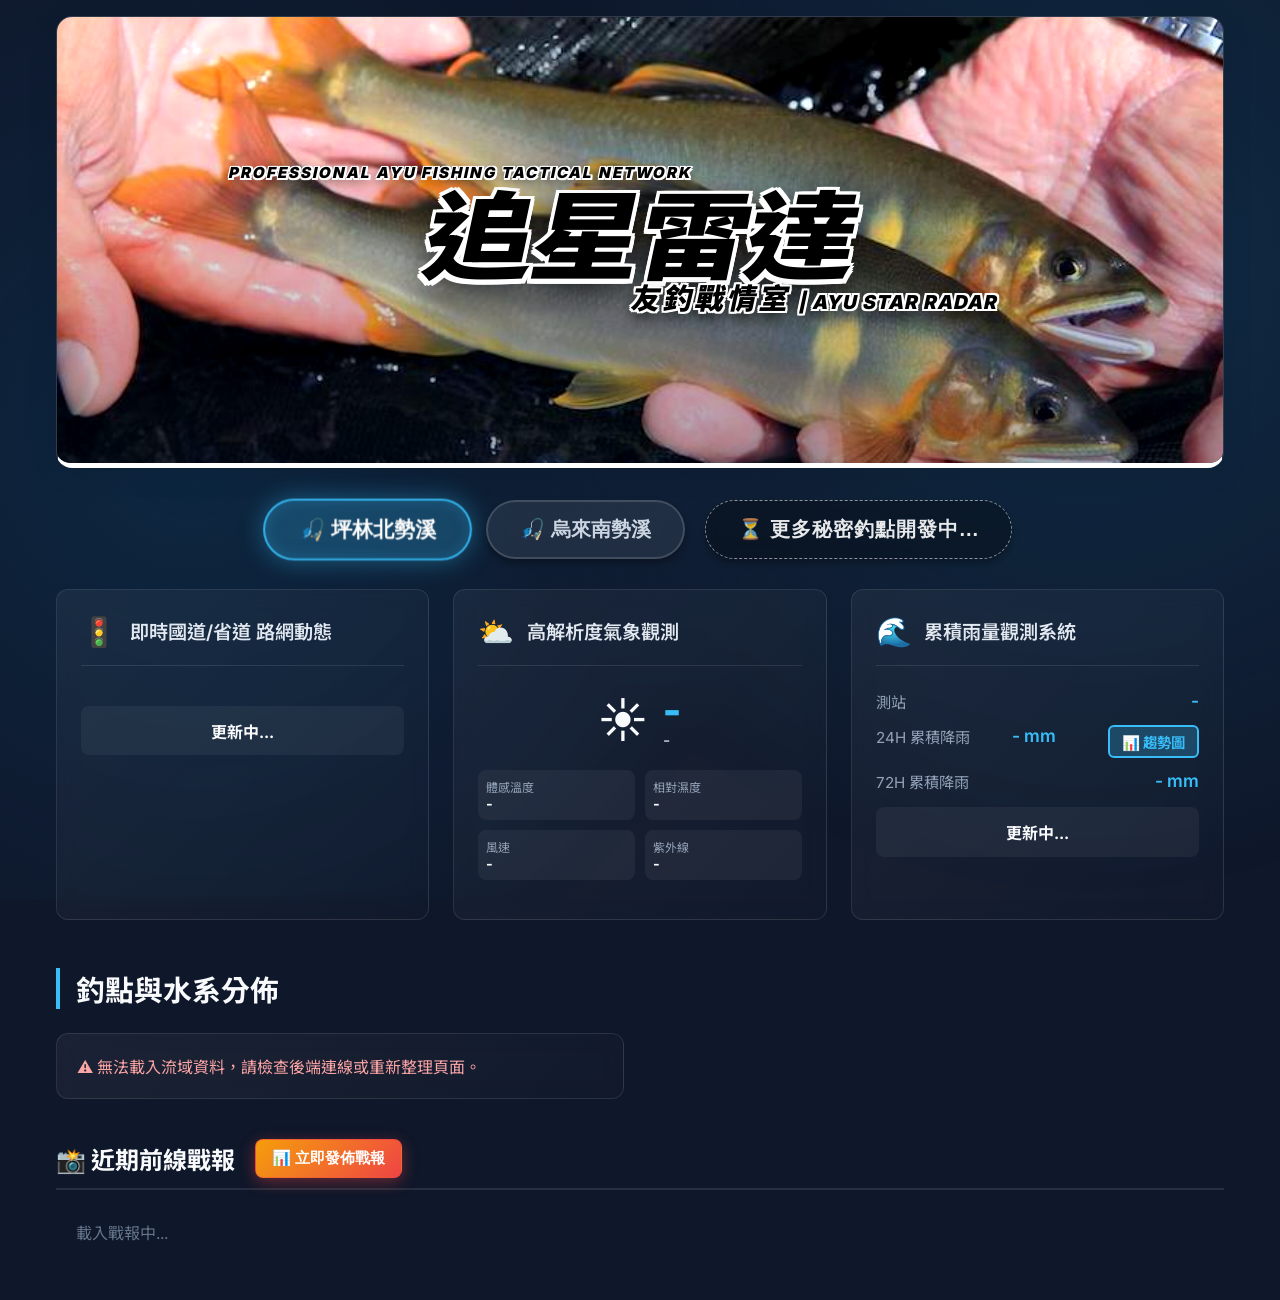
==== frontend/index.html @ 8ae23fdc "Update Water module to Rainfall Accumulation (24h/72h) and Tactical Camera Naming" ====
<!DOCTYPE html>
<html lang="zh-TW">
<head>
    <meta charset="UTF-8">
    <meta name="viewport" content="width=device-width, initial-scale=1.0">
    <title>追星雷達 | 友釣香魚實時戰情網</title>
    <link rel="stylesheet" href="style.css">
    <link href="https://fonts.googleapis.com/css2?family=Inter:wght@300;400;600;800&family=Noto+Sans+TC:wght@300;400;700&display=swap" rel="stylesheet">
    <script src="https://cdn.jsdelivr.net/npm/chart.js"></script>
</head>
<body>
    <div class="background-mesh"></div>
    
    <div class="container">
        <header class="glass-panel main-header" style="position: relative; overflow: hidden; border-bottom: 5px solid #fff;">
            <!-- Background Image Overlay -->
            <div class="header-bg"></div>
            
            <div class="sunline-logo-container">
                <div class="sunline-subtitle-top">PROFESSIONAL AYU FISHING TACTICAL NETWORK</div>
                <h1 class="sunline-title">追星雷達</h1>
                <div class="sunline-subtitle-bottom">友釣戰情室 <span style="font-size: 1.2rem; letter-spacing: 1px;">| AYU STAR RADAR</span></div>
            </div>
        </header>

        <!-- Basin Tabs Navigation -->
        <nav class="basin-tabs" style="flex-wrap: wrap; justify-content: center;">
            <button class="tab-btn active" id="tab-pinglin" onclick="switchBasin('pinglin')">🎣 坪林北勢溪</button>
            <button class="tab-btn" id="tab-wulai" onclick="switchBasin('wulai')">🎣 烏來南勢溪</button>
            <button class="tab-btn" disabled style="opacity: 0.9; background: rgba(0,0,0,0.3); border: 1px dashed rgba(255,255,255,0.6); color: #ffffff; cursor: not-allowed; pointer-events: none; letter-spacing: 1px;">⏳ 更多秘密釣點開發中...</button>
        </nav>

        <!-- 24H API Live Dashboard -->
        <section class="live-dashboard">
            <div class="glass-card api-card" id="card-traffic">
                <div class="card-header">
                    <span class="icon">🚦</span>
                    <h3>即時國道/省道 路網動態</h3>
                </div>
                <div class="card-body" id="traffic-container">
                    <!-- Javascript 將渲染兩條路線 -->
                    <div class="status-badge" id="t-status">更新中...</div>
                </div>
            </div>

            <div class="glass-card api-card" id="card-weather">
                <div class="card-header">
                    <span class="icon">⛅</span>
                    <h3>高解析度氣象觀測</h3>
                </div>
                <div class="card-body">
                    <div style="display:flex; justify-content:center; align-items:center; margin-bottom: 20px;">
                        <span style="font-size: 3rem; margin-right: 15px;" id="w-icon">☀️</span>
                        <div style="display:flex; flex-direction:column;">
                            <span id="w-temp" style="font-size: 2.5rem; font-weight: 800; color:#38bdf8; line-height:1;">-</span>
                            <span id="w-desc" style="font-size: 1rem; color:#e2e8f0;">-</span>
                        </div>
                    </div>
                    
                    <div id="weather-warning-container"></div>
                    
                    <div style="display: grid; grid-template-columns: 1fr 1fr; gap: 10px; margin-bottom: 15px; font-size: 0.9rem;">
                        <div style="background: rgba(255,255,255,0.05); padding: 8px; border-radius: 8px;">
                            <div style="color: #94a3b8; font-size: 0.75rem;">體感溫度</div>
                            <div id="w-feels" style="font-weight: bold;">-</div>
                        </div>
                        <div style="background: rgba(255,255,255,0.05); padding: 8px; border-radius: 8px;">
                            <div style="color: #94a3b8; font-size: 0.75rem;">相對濕度</div>
                            <div id="w-humidity" style="font-weight: bold;">-</div>
                        </div>
                        <div style="background: rgba(255,255,255,0.05); padding: 8px; border-radius: 8px;">
                            <div style="color: #94a3b8; font-size: 0.75rem;">風速</div>
                            <div id="w-wind" style="font-weight: bold;">-</div>
                        </div>
                        <div style="background: rgba(255,255,255,0.05); padding: 8px; border-radius: 8px;">
                            <div style="color: #94a3b8; font-size: 0.75rem;">紫外線</div>
                            <div id="w-uv" style="font-weight: bold;">-</div>
                        </div>
                    </div>
                    <div style="text-align:center; font-size: 0.75rem; color:#64748b;" id="w-update"></div>
                </div>
            </div>

            <div class="glass-card api-card" id="card-water">
                <div class="card-header">
                    <span class="icon">🌊</span>
                    <h3>累積雨量觀測系統</h3>
                </div>
                <div class="card-body">
                    <div class="metric"><span class="label">測站</span><span id="h-station" class="value highlight">-</span></div>
                    
                    <div class="metric">
                        <span class="label">24H 累積降雨</span>
                        <span id="h-rain-24h" class="value highlight">- mm</span>
                        <a id="h-trend-link" href="#" target="_blank" style="text-decoration: none; background: rgba(56, 189, 248, 0.25); border: 2px solid #38bdf8; color: #38bdf8; font-size: 0.9rem; padding: 4px 12px; border-radius: 6px; cursor: pointer; margin-left: 10px; font-weight: bold; transition: all 0.2s; white-space: nowrap; display: inline-block;">📊 趨勢圖</a>
                    </div>
                    <div class="metric"><span class="label">72H 累積降雨</span><span id="h-rain-72h" class="value highlight">- mm</span></div>
                    
                    <div class="status-badge" id="h-turbidity" style="margin-top: 15px;">更新中...</div>
                </div>
            </div>
        </section>

        <!-- River Sections & Fishing Spots -->
        <section class="river-sections">
            <h2>釣點與水系分佈</h2>
            <div id="river-list" class="river-grid">
                <!-- Javascript 將在此渲染分流釣點 -->
            </div>
        </section>
        <!-- Live Field Reports (戰報快訊) -->
        <div style="margin-top: 40px; border-bottom: 2px solid rgba(255,255,255,0.1); padding-bottom: 10px; display: flex; justify-content: flex-start; align-items: center; gap: 20px;">
            <h2 style="margin: 0;">📸 近期前線戰報</h2>
            <button class="inline-report-btn" onclick="window.openReportModal()">
                📊 立即發佈戰報
            </button>
        </div>
        <div class="reports-carousel" id="reports-container">
            <div style="color:#64748b; padding: 20px;">載入戰報中...</div>
        </div>
    </div>

    <!-- Report Modal -->
    <div id="report-modal" class="modal-overlay">
        <div class="modal-content glass-card">
            <span class="close-btn" onclick="window.closeReportModal()">&times;</span>
            <h2 style="margin-bottom: 20px;">📸 分享釣遊報告</h2>
            <form id="report-form" onsubmit="window.submitReport(event)">
                <div class="form-group">
                    <label>👤 分享者 (必填)</label>
                    <input type="text" id="report-author" placeholder="你的大名或暱稱" required style="width:100%; padding: 10px; background: #000; border: 1px solid rgba(255,255,255,0.2); color:#fff; border-radius: 8px;">
                </div>
                <div class="form-group">
                    <label>📍 發生釣點 (必填)</label>
                    <select id="report-spot" required style="width:100%; padding: 10px; background: #000; border: 1px solid rgba(255,255,255,0.2); color:#fff; border-radius: 8px;">
                        <option value="">載入釣點清單中...</option>
                    </select>
                </div>
                <div style="display:flex; gap:10px;">
                     <div class="form-group" style="flex:1;">
                        <label>🐟 釣獲總數</label>
                        <input type="text" id="report-count" placeholder="例: 20匹 (選填)" style="width:90%; background: #000; color: #fff; padding: 10px; border: 1px solid rgba(255,255,255,0.2); border-radius: 8px;">
                    </div>
                     <div class="form-group" style="flex:1;">
                        <label>📏 最大體長 (cm)</label>
                        <input type="text" id="report-size" placeholder="例: 24 (選填)" style="width:90%; background: #000; color: #fff; padding: 10px; border: 1px solid rgba(255,255,255,0.2); border-radius: 8px;">
                    </div>
                </div>
                <div class="form-group">
                    <label>🎣 關鍵裝備設定 (必填)</label>
                    <input type="text" id="report-rod" placeholder="釣竿 (例: Shimano 先掛 NJ 90)" required style="width:95%; background: #000; color: #fff; padding: 10px; border: 1px solid rgba(255,255,255,0.2); border-radius: 8px;">
                    <input type="text" id="report-line" placeholder="母/子線 (例: 0.05號 金屬線)" required style="width:95%; margin-top: 8px; background: #000; color: #fff; padding: 10px; border: 1px solid rgba(255,255,255,0.2); border-radius: 8px;">
                    <input type="text" id="report-hook" placeholder="釣鉤 (例: 7.5號 四本錨)" required style="width:95%; margin-top: 8px; background: #000; color: #fff; padding: 10px; border: 1px solid rgba(255,255,255,0.2); border-radius: 8px;">
                </div>
                <div class="form-group">
                    <label>📸 戰報照片 (必填，最多 5 張)</label>
                    <input type="file" id="report-photo" accept="image/*" multiple required style="width: 100%; padding: 10px; background: #000; border: 1px solid rgba(255,255,255,0.2); color: #fff; border-radius: 8px; margin-bottom: 5px;">
                    <small style="color: #94a3b8; font-size: 0.8rem;">(一次可選擇多張照片，上限 5 張)</small>
                </div>
                <div class="form-group">
                    <label>📝 釣場實況心得 (必填)</label>
                    <textarea id="report-content" rows="4" placeholder="分享水文地形變化或是今天的戰略分析..." required style="width:95%; padding: 10px; background: #000; border: 1px solid rgba(255,255,255,0.2); color:#fff; border-radius: 8px;"></textarea>
                </div>
                <div class="telemetry-box" style="background: rgba(56, 189, 248, 0.1); padding: 10px; border-radius: 8px; margin-bottom: 15px; font-size: 0.8rem; color: #7dd3fc; border: 1px solid rgba(56, 189, 248, 0.3);">
                    ⚡ 系統將自動抓取當前儀表板上的「水位、氣溫、濁度」綁定至您的戰報中，提供給釣友最科學的數值參考。
                </div>
                <button type="submit" class="submit-btn" style="width: 100%; padding: 12px; background: #38bdf8; color: #000; font-weight: bold; border-radius: 8px; border:none; cursor: pointer; font-size: 1rem;">送出等待站長審核</button>
            </form>
        </div>
    </div>

    <!-- Trend Modal -->
    <div id="trend-modal" class="modal-overlay">
        <div class="modal-content glass-card" style="max-width: 800px;">
            <span class="close-btn" onclick="window.closeTrendModal()">&times;</span>
            <h2 style="margin-bottom: 5px;">📈 水情 24h 戰術趨勢圖</h2>
            <p style="color: #94a3b8; font-size: 0.8rem; margin-bottom: 20px;">分析水位升降與雨量連動，判斷最佳進場時機</p>
            <div style="background: rgba(0,0,0,0.4); padding: 15px; border-radius: 12px; border: 1px solid rgba(255,255,255,0.1);">
                <canvas id="trendChart"></canvas>
            </div>
            <div style="margin-top: 15px; display:flex; gap: 20px; font-size: 0.8rem;">
                <div style="display:flex; align-items: center; gap: 5px;"><span style="width:12px; height:12px; background:#38bdf8; border-radius:2px;"></span> 水位 (m)</div>
                <div style="display:flex; align-items: center; gap: 5px;"><span style="width:12px; height:12px; background:#fbbf24; border-radius:2px;"></span> 累積雨量 (mm)</div>
            </div>
        </div>
    </div>
    <!-- Lightbox Modal -->
    <div id="lightbox-modal" class="modal-overlay" style="z-index: 3000;" onclick="window.closeLightbox(event)">
        <span class="close-btn" style="font-size: 2rem; top: 20px; right: 30px;" onclick="window.closeLightbox(event)">&times;</span>
        
        <button class="lightbox-btn" style="position: absolute; left: 10px; top: 50%; transform: translateY(-50%); background: rgba(0,0,0,0.5); border: none; color: white; font-size: 2rem; padding: 10px 15px; cursor: pointer; border-radius: 5px; z-index: 3010;" onclick="window.nextLightboxImage(event, -1)">❮</button>
        
        <img id="lightbox-img" src="" style="max-width: 90%; max-height: 85vh; border-radius: 8px; box-shadow: 0 10px 30px rgba(0,0,0,0.5); object-fit: contain;">
        
        <button class="lightbox-btn" style="position: absolute; right: 10px; top: 50%; transform: translateY(-50%); background: rgba(0,0,0,0.5); border: none; color: white; font-size: 2rem; padding: 10px 15px; cursor: pointer; border-radius: 5px; z-index: 3010;" onclick="window.nextLightboxImage(event, 1)">❯</button>
    </div>


    <script src="script.js?v=53da8d5"></script>
</body>
</html>
---- frontend/style.css ----
/* Base Reset & Variables */
:root {
    --bg-dark: #0f172a;
    --primary-color: #38bdf8;
    --accent-green: #22c55e;
    --accent-red: #ef4444;
    --accent-yellow: #eab308;
    --glass-bg: rgba(30, 41, 59, 0.7);
    --glass-border: rgba(255, 255, 255, 0.1);
    --text-primary: #f8fafc;
    --text-secondary: #94a3b8;
    --font-main: 'Inter', 'Noto Sans TC', sans-serif;
}

* {
    margin: 0;
    padding: 0;
    box-sizing: border-box;
}

body {
    font-family: var(--font-main);
    background-color: var(--bg-dark);
    color: var(--text-primary);
    min-height: 100vh;
    position: relative;
    overflow-x: hidden;
}

/* Dynamic Mesh Background */
.background-mesh {
    position: fixed;
    top: 0;
    left: 0;
    width: 100vw;
    height: 100vh;
    z-index: -1;
    background: radial-gradient(circle at 15% 50%, rgba(2, 132, 199, 0.15) 0%, transparent 50%),
                radial-gradient(circle at 85% 30%, rgba(14, 165, 233, 0.15) 0%, transparent 50%);
    animation: pulse 15s infinite alternate;
}

@keyframes pulse {
    0% { transform: scale(1); opacity: 0.8; }
    100% { transform: scale(1.1); opacity: 1; }
}

.container {
    max-width: 1200px; /* 改為最大寬度 */
    width: 100%;
    margin: 0 auto;
    padding: 1rem; /* 減少邊距 */
}

/* Glassmorphism Utilities */
.glass-panel {
    background: var(--glass-bg);
    backdrop-filter: blur(12px);
    -webkit-backdrop-filter: blur(12px);
    border: 1px solid var(--glass-border);
    border-radius: 16px;
    box-shadow: 0 4px 30px rgba(0, 0, 0, 0.1);
}

.glass-card {
    background: linear-gradient(135deg, rgba(255,255,255,0.05), rgba(255,255,255,0.01));
    backdrop-filter: blur(10px);
    border: 1px solid var(--glass-border);
    border-radius: 12px;
    transition: transform 0.3s ease, box-shadow 0.3s ease;
}

.glass-card:hover {
    transform: translateY(-5px);
    box-shadow: 0 10px 40px rgba(0, 0, 0, 0.2);
    border-color: rgba(255, 255, 255, 0.2);
}

/* Header */
.main-header {
    padding: 8.5rem 2rem; /* 預設桌面版高度 */
    text-align: center;
    margin-bottom: 2rem;
}

.header-bg {
    position: absolute;
    top: 0;
    left: 0;
    width: 100%;
    height: 100%;
    background: linear-gradient(rgba(15,23,42,0.0), rgba(15,23,42,0.4)), url('hero.jpg') center 75% / cover no-repeat;
    z-index: -1;
    filter: contrast(1.15) saturate(1.15) brightness(1.05);
}

/* Sunline Signature Logo Style */
.sunline-logo-container {
    display: flex;
    flex-direction: column;
    align-items: center;
    justify-content: center;
    transform: skewX(-12deg); /* 傾斜戰鬥感 */
    padding: 10px 20px;
}
.sunline-subtitle-top {
    color: #000;
    font-weight: 900;
    font-family: 'Inter', 'Arial Black', Impact, sans-serif;
    font-size: 0.95rem;
    letter-spacing: 2px;
    -webkit-text-stroke: 0; /* 徹底拔除向內描邊 */
    /* 利用精確的多重陰影向外繪製 1.5px 白色邊框，確保內部全黑 */
    text-shadow: 
        -1.5px -1.5px 0 #fff, 0 -1.5px 0 #fff, 1.5px -1.5px 0 #fff,
        -1.5px  0     0 #fff,                  1.5px  0     0 #fff,
        -1.5px  1.5px 0 #fff, 0  1.5px 0 #fff, 1.5px  1.5px 0 #fff,
        0 4px 10px rgba(0,0,0,0.7);
    margin-bottom: 5px; /* 移除重疊，與主標題保持安全距離 */
    z-index: 2;
    position: relative;
    align-self: flex-start;
    margin-left: 10%;
}
.sunline-title {
    color: #000;
    font-size: 6rem; /* 再稍微放大強調重裝視覺 */
    font-weight: 900;
    margin: 0;
    padding: 0;
    letter-spacing: -3px;
    line-height: 1.05;
    -webkit-text-stroke: 0; /* 徹底拔除向內描邊 */
    /* 製作 3px 的極厚實外白色貼紙裁切邊，並加上底部微立體厚度 */
    text-shadow: 
        -3px -3px 0 #fff,  0 -3px 0 #fff,  3px -3px 0 #fff,
        -3px  0    0 #fff,                 3px  0    0 #fff,
        -3px  3px  0 #fff, 0  3px 0 #fff,  3px  3px  0 #fff,
        -3px  5px  0 #fff, 0  5px 0 #fff,  3px  5px  0 #fff, 
        0 15px 35px rgba(0,0,0,0.9);
    transform: scaleX(1.15); 
    z-index: 1;
    position: relative;
}
.sunline-subtitle-bottom {
    color: #000;
    font-weight: 900;
    font-size: 1.8rem;
    letter-spacing: 3px;
    -webkit-text-stroke: 0;
    /* 2px 厚度外部包邊 */
    text-shadow: 
        -2px -2px 0 #fff, 0 -2px 0 #fff, 2px -2px 0 #fff,
        -2px  0    0 #fff,               2px  0    0 #fff,
        -2px  2px  0 #fff, 0  2px 0 #fff, 2px  2px  0 #fff,
        0 8px 15px rgba(0,0,0,0.8);
    margin-top: -12px; 
    z-index: 3;
    position: relative;
    align-self: flex-end;
    margin-right: 15%;
}

/* Live Dashboard Mesh Grid */
.live-dashboard {
    display: grid;
    grid-template-columns: repeat(3, 1fr); /* 強制三欄 */
    gap: 1.5rem;
    margin-bottom: 3rem;
}

.api-card {
    padding: 1.5rem;
    display: flex;
    flex-direction: column;
}

.card-header {
    display: flex;
    align-items: center;
    margin-bottom: 1.5rem;
    border-bottom: 1px solid var(--glass-border);
    padding-bottom: 1rem;
}

.card-header .icon {
    font-size: 1.8rem;
    margin-right: 0.8rem;
}

.card-header h3 {
    font-size: 1.2rem;
    font-weight: 600;
    color: #e2e8f0;
}

.metric {
    display: flex;
    justify-content: space-between;
    margin-bottom: 0.8rem;
    font-size: 0.95rem;
}

.metric .label {
    color: var(--text-secondary);
}

.metric .value {
    font-weight: 600;
}

.metric .highlight {
    color: var(--primary-color);
    font-size: 1.1rem;
}

.status-badge {
    margin-top: auto;
    padding: 0.8rem;
    border-radius: 8px;
    text-align: center;
    font-weight: 700;
    background: rgba(255, 255, 255, 0.05);
    margin-top: 1rem;
}

/* Custom Status Colors applied via JS */
.status-green { background: rgba(34, 197, 94, 0.15); color: var(--accent-green); border: 1px solid rgba(34, 197, 94, 0.3); }
.status-yellow { background: rgba(234, 179, 8, 0.15); color: var(--accent-yellow); border: 1px solid rgba(234, 179, 8, 0.3); }
.status-red { background: rgba(239, 68, 68, 0.15); color: var(--accent-red); border: 1px solid rgba(239, 68, 68, 0.3); }

/* River Sections */
.river-sections h2 {
    font-size: 1.8rem;
    margin-bottom: 1.5rem;
    border-left: 4px solid var(--primary-color);
    padding-left: 1rem;
}

.river-grid {
    display: grid;
    grid-template-columns: repeat(2, 1fr); /* 釣點清單維持兩欄 */
    gap: 2rem;
}

.river-card {
    padding: 2rem;
}

.river-card h3 {
    font-size: 1.5rem;
    margin-bottom: 0.5rem;
    display: flex;
    align-items: center;
    gap: 10px;
}

.river-type {
    font-size: 0.8rem;
    padding: 3px 8px;
    border-radius: 4px;
    background: var(--primary-color);
    color: #000;
    font-weight: bold;
}

.river-desc {
    color: var(--text-secondary);
    font-size: 0.95rem;
    line-height: 1.6;
    margin-bottom: 1.5rem;
}

.spots-list {
    list-style: none;
}

.spot-item {
    background: rgba(0, 0, 0, 0.2);
    padding: 1rem;
    border-radius: 8px;
    margin-bottom: 0.5rem;
    display: flex;
    flex-direction: column;
    border-left: 2px solid var(--glass-border);
    transition: border-color 0.2s;
}

.spot-item:hover {
    border-left-color: var(--primary-color);
    background: rgba(255, 255, 255, 0.03);
}

.spot-name {
    font-weight: 600;
    color: #e2e8f0;
    margin-bottom: 4px;
}

.spot-meta {
    font-size: 0.8rem;
    color: var(--text-secondary);
}

/* 移除原本的響應式換行設定 */
/*.river-grid { grid-template-columns: 1fr; }*/

.spot-desc-text {
    font-size: 0.85rem;
    color: #94a3b8;
    line-height: 1.4;
    margin: 6px 0;
    padding-left: 8px;
    border-left: 2px solid rgba(56, 189, 248, 0.3);
}

.badge {
    font-size: 0.75rem;
    padding: 3px 8px;
    border-radius: 12px;
    font-weight: bold;
    display: inline-block;
}

.decoy-badge {
    background: rgba(245, 158, 11, 0.2);
    color: #f59e0b;
    border: 1px solid rgba(245, 158, 11, 0.4);
}

/* Basin Tabs Navigation */
.basin-tabs {
    display: flex;
    justify-content: center;
    gap: 20px; /* 增加按鈕間距 */
    margin-top: 15px;
    margin-bottom: 30px;
    flex-wrap: wrap; /* 如果螢幕太小允許換行 */
}

.tab-btn {
    background: rgba(255, 255, 255, 0.08); /* 稍微調亮基礎背景 */
    border: 2px solid rgba(255, 255, 255, 0.15);
    color: #cbd5e1; /* 原本是較暗的 94a3b8，調亮一點 */
    padding: 14px 32px; /* 大幅增加左右與上下點擊範圍 */
    border-radius: 30px; /* 更圓潤的膠囊狀 */
    font-size: 1.25rem; /* 字體大幅放大 */
    font-weight: 700;
    cursor: pointer;
    transition: all 0.3s cubic-bezier(0.4, 0, 0.2, 1); /* 讓按鈕動態更Ｑ彈 */
    backdrop-filter: blur(10px);
    -webkit-backdrop-filter: blur(10px);
    box-shadow: 0 4px 6px rgba(0, 0, 0, 0.3); /* 增加立體陰影 */
}

.tab-btn:hover {
    background: rgba(255, 255, 255, 0.15);
    color: #fff;
    transform: translateY(-3px);
    box-shadow: 0 8px 12px rgba(0, 0, 0, 0.4);
}

.tab-btn.active {
    background: rgba(56, 189, 248, 0.25);
    border: 2px solid rgba(56, 189, 248, 0.9); /* 高亮邊框 */
    color: #ffffff; /* 變成純白 */
    font-weight: 800;
    box-shadow: 0 0 25px rgba(56, 189, 248, 0.4), inset 0 0 15px rgba(56, 189, 248, 0.2);
    transform: scale(1.05);
}

/* Inline Report Button */
.inline-report-btn {
    background: linear-gradient(135deg, #f59e0b, #ef4444);
    border: 1px solid rgba(239, 68, 68, 0.5);
    color: #fff;
    padding: 8px 16px;
    border-radius: 8px;
    font-size: 0.95rem;
    font-weight: bold;
    cursor: pointer;
    box-shadow: 0 4px 15px rgba(239, 68, 68, 0.4);
    transition: all 0.3s cubic-bezier(0.4, 0, 0.2, 1);
    display: flex;
    align-items: center;
    gap: 6px;
}
.inline-report-btn:hover {
    transform: translateY(-2px);
    box-shadow: 0 6px 20px rgba(239, 68, 68, 0.6);
    background: linear-gradient(135deg, #fcd34d, #f87171);
}

/* Modal Overlay */
.modal-overlay {
    display: none;
    position: fixed;
    top: 0; left: 0; right: 0; bottom: 0;
    background: rgba(0,0,0,0.7);
    backdrop-filter: blur(5px);
    z-index: 2000;
    justify-content: center;
    align-items: center;
}

.modal-content {
    background: rgba(15, 23, 42, 0.85); /* 深藍色毛玻璃 */
    width: 90%;
    max-width: 500px;
    padding: 30px;
    position: relative;
    border: 1px solid rgba(255,255,255,0.2);
    border-radius: 15px;
    max-height: 90vh;
    overflow-y: auto;
}

.close-btn {
    position: absolute;
    top: 15px;
    right: 20px;
    font-size: 1.5rem;
    color: #cbd5e1;
    cursor: pointer;
}
.close-btn:hover { color: #fff; }

.form-group {
    margin-bottom: 15px;
}
.form-group label {
    display: block;
    margin-bottom: 5px;
    color: #94a3b8;
    font-size: 0.9rem;
}
.form-group input {
    width: 100%;
    padding: 10px;
    background: rgba(0,0,0,0.5);
    border: 1px solid rgba(255,255,255,0.2);
    color: #fff;
    border-radius: 8px;
}

/* Reports Carousel */
.reports-carousel {
    display: flex;
    overflow-x: auto;
    gap: 20px;
    padding: 10px 0 20px 0;
    scroll-snap-type: x mandatory;
}
.reports-carousel::-webkit-scrollbar {
    height: 8px;
}
.reports-carousel::-webkit-scrollbar-thumb {
    background: rgba(255,255,255,0.2);
    border-radius: 4px;
}

.report-card {
    min-width: 300px;
    max-width: 300px;
    background: #000;
    border: 1px solid rgba(255,255,255,0.1);
    border-radius: 12px;
    overflow: hidden;
    scroll-snap-align: start;
    flex-shrink: 0;
}
.report-card img.single-photo {
    width: 100%;
    height: 180px;
    object-fit: cover;
    cursor: pointer;
}

.report-photos-grid {
    display: flex;
    overflow-x: auto;
    scroll-snap-type: x mandatory;
    width: 100%;
}
.report-photos-grid::-webkit-scrollbar {
    height: 4px;
}
.report-photos-grid::-webkit-scrollbar-thumb {
    background: rgba(255,255,255,0.3);
    border-radius: 2px;
}
.report-photos-grid img {
    min-width: 100%;
    height: 180px;
    object-fit: cover;
    scroll-snap-align: center;
    cursor: pointer;
    flex-shrink: 0;
}
.report-card-body {
    padding: 15px;
}
.report-meta {
    font-size: 0.8rem;
    color: #94a3b8;
    margin-bottom: 10px;
    display: flex;
    justify-content: space-between;
}
.tackle-tag {
    display: inline-block;
    font-size: 0.75rem;
    padding: 4px 8px;
    margin-right: 5px;
    margin-bottom: 5px;
    background: rgba(56, 189, 248, 0.15);
    border: 1px solid rgba(56, 189, 248, 0.3);
    border-radius: 4px;
    color: #7dd3fc;
}
/* --- Mobile Responsiveness --- */
@media (max-width: 1024px) {
    .live-dashboard {
        grid-template-columns: 1fr 1fr;
    }
}

@media (max-width: 768px) {
    .live-dashboard {
        grid-template-columns: 1fr;
    }
    .river-grid {
        grid-template-columns: 1fr;
    }
    .sunline-title {
        font-size: 3.5rem;
    }
    .sunline-subtitle-bottom {
        font-size: 1.2rem;
        margin-right: 5%;
    }
    .main-header {
        padding: 6rem 1rem;
        min-height: 45vh;
        display: flex;
        flex-direction: column;
        justify-content: center;
    }
    .header-bg {
        background-position: 85% 25%; /* 畫面重心往右偏移，讓右側的香魚頭不被裁切 */
    }
    .tab-btn {
        padding: 10px 20px;
        font-size: 1rem;
    }
}

@media (max-width: 480px) {
    .sunline-title {
        font-size: 2.8rem;
    }
    .sunline-subtitle-top {
        font-size: 0.7rem;
    }
}
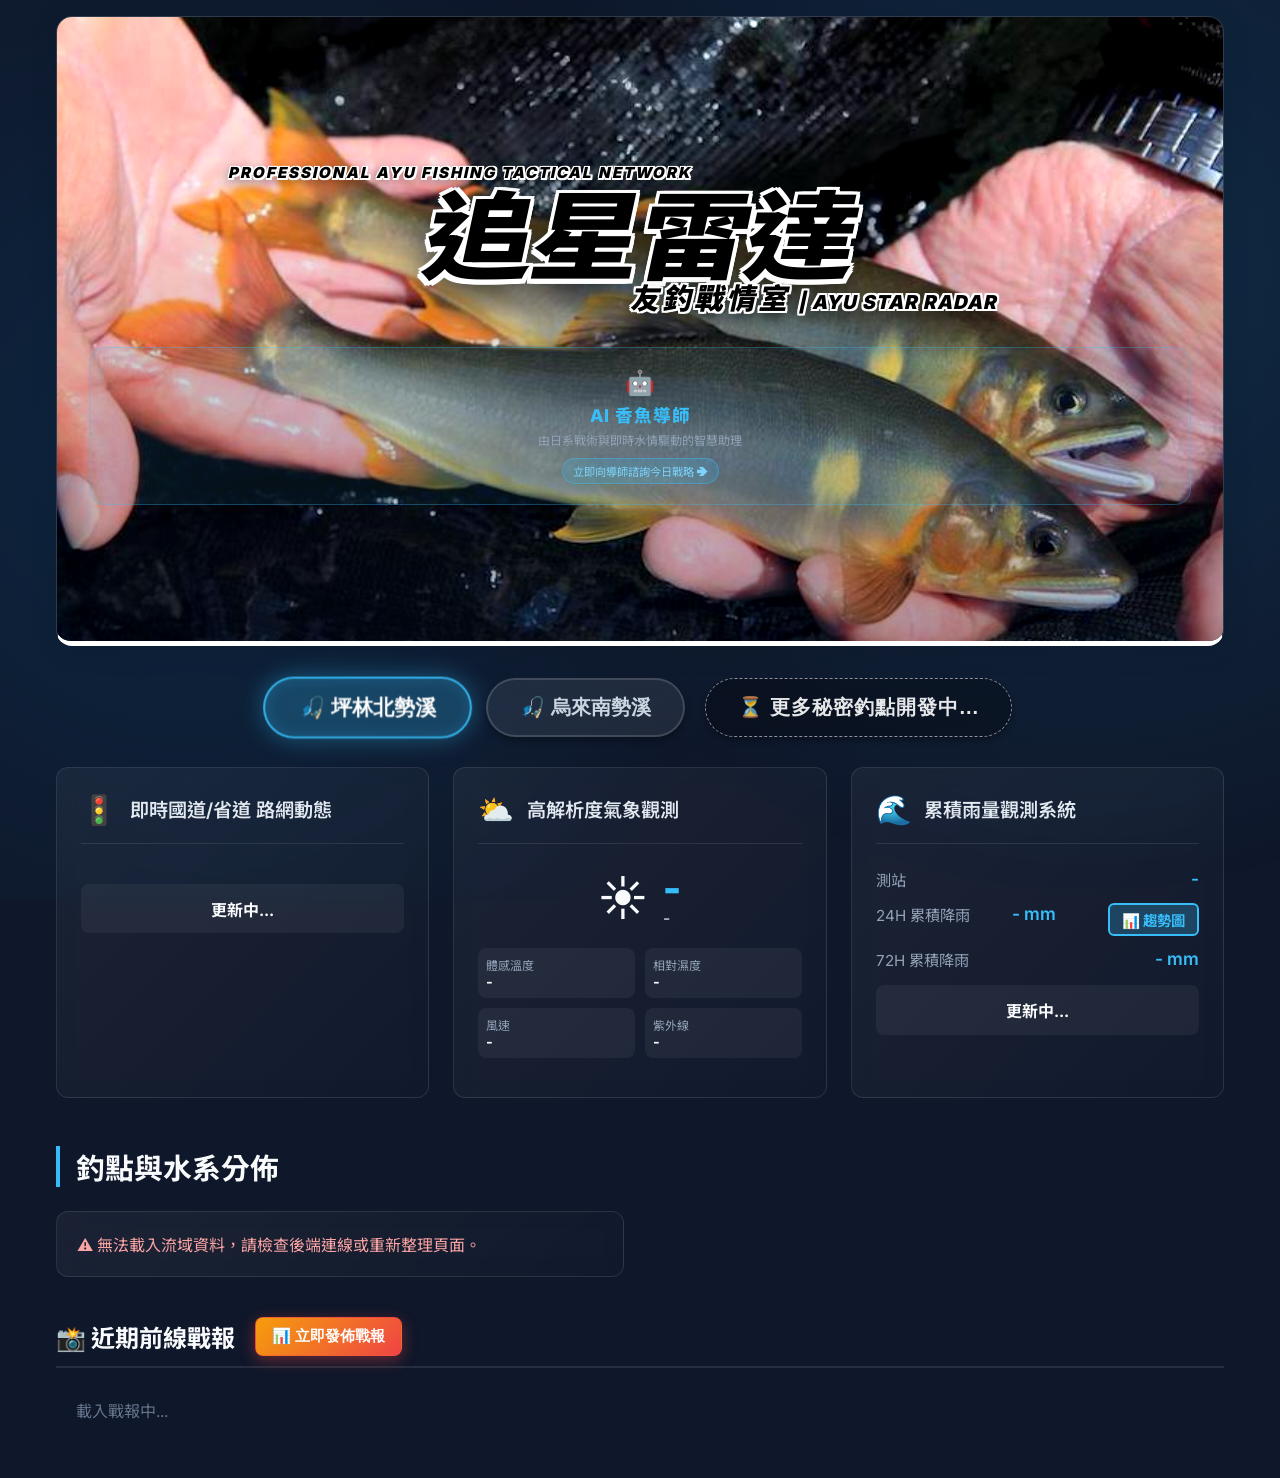
==== commit 2a657bb1: "feat: integrate 'Ayu Mentor' AI using Gemini API and Japanese knowledge" ====
--- a/frontend/index.html
+++ b/frontend/index.html
@@ -5,6 +5,7 @@
     <meta name="viewport" content="width=device-width, initial-scale=1.0">
     <title>追星雷達 | 友釣香魚實時戰情網</title>
     <link rel="stylesheet" href="style.css">
+    <link rel="stylesheet" href="mentor-chat.css">
     <link href="https://fonts.googleapis.com/css2?family=Inter:wght@300;400;600;800&family=Noto+Sans+TC:wght@300;400;700&display=swap" rel="stylesheet">
     <script src="https://cdn.jsdelivr.net/npm/chart.js"></script>
 </head>
@@ -21,6 +22,16 @@
                 <h1 class="sunline-title">追星雷達</h1>
                 <div class="sunline-subtitle-bottom">友釣戰情室 <span style="font-size: 1.2rem; letter-spacing: 1px;">| AYU STAR RADAR</span></div>
             </div>
+
+            <!-- Ayu Mentor Hero Trigger -->
+            <div class="mentor-trigger-area" onclick="window.openMentorChat()">
+                <div style="font-size: 1.5rem; margin-bottom: 5px;">🤖</div>
+                <div style="font-weight: 800; color: #38bdf8; font-size: 1.1rem; letter-spacing: 1px;">AI 香魚導師</div>
+                <div style="font-size: 0.75rem; color: #94a3b8; margin-top: 4px;">由日系戰術與即時水情驅動的智慧助理</div>
+                <div style="margin-top: 10px; background: rgba(56, 189, 248, 0.2); color: #7dd3fc; font-size: 0.7rem; padding: 4px 10px; border-radius: 20px; display: inline-block; border: 1px solid rgba(56, 189, 248, 0.4);">
+                    立即向導師諮詢今日戰略 ➔
+                </div>
+            </div>
         </header>
 
         <!-- Basin Tabs Navigation -->
@@ -195,6 +206,30 @@
         <button class="lightbox-btn" style="position: absolute; right: 10px; top: 50%; transform: translateY(-50%); background: rgba(0,0,0,0.5); border: none; color: white; font-size: 2rem; padding: 10px 15px; cursor: pointer; border-radius: 5px; z-index: 3010;" onclick="window.nextLightboxImage(event, 1)">❯</button>
     </div>
 
+    <!-- Ayu Mentor Chat Modal -->
+    <div id="mentor-modal" class="mentor-chat-modal" onclick="window.closeMentorChat(event)">
+        <div class="mentor-chat-window" onclick="event.stopPropagation()">
+            <div class="mentor-header">
+                <div class="mentor-avatar">🐟</div>
+                <div class="mentor-info" style="flex: 1;">
+                    <h4>香魚導師 Ayu Mentor</h4>
+                    <p>● 線上中 - 精通日系戰術與在地水情</p>
+                </div>
+                <span style="cursor: pointer; font-size: 1.5rem; color: #64748b;" onclick="window.closeMentorChat(event)">&times;</span>
+            </div>
+            <div id="mentor-messages" class="chat-messages">
+                <div class="message ai">
+                    釣友您好！我是您的專屬香魚導師。不論是想詢問今日**坪林或烏來**的戰術評估，或是想精進**友釣線結與仕掛**知識，我都隨時準備為您解答。
+                </div>
+            </div>
+            <div id="mentor-typing" class="typing-indicator">導師正在思考戰術中...</div>
+            <div class="chat-input-area">
+                <input type="text" id="mentor-input" placeholder="請輸入您的問題..." onkeypress="if(event.key==='Enter') window.sendMentorMessage()">
+                <button class="send-btn" onclick="window.sendMentorMessage()">送出</button>
+            </div>
+        </div>
+    </div>
+
 
     <script src="script.js?v=53da8d5"></script>
 </body>
--- a/frontend/mentor-chat.css
+++ b/frontend/mentor-chat.css
@@ -0,0 +1,166 @@
+/* Ayu Mentor Chat Premium Styles */
+
+.mentor-trigger-area {
+    margin-top: 20px;
+    padding: 20px;
+    background: linear-gradient(135deg, rgba(56, 189, 248, 0.1), rgba(56, 189, 248, 0.05));
+    border: 1px solid rgba(56, 189, 248, 0.3);
+    border-radius: 16px;
+    text-align: center;
+    cursor: pointer;
+    transition: all 0.3s ease;
+    animation: pulse-glow 3s infinite;
+}
+
+.mentor-trigger-area:hover {
+    background: rgba(56, 189, 248, 0.15);
+    border-color: #38bdf8;
+    transform: translateY(-2px);
+    box-shadow: 0 8px 24px rgba(56, 189, 248, 0.2);
+}
+
+@keyframes pulse-glow {
+    0% { box-shadow: 0 0 0 0 rgba(56, 189, 248, 0.2); }
+    50% { box-shadow: 0 0 20px 5px rgba(56, 189, 248, 0.1); }
+    100% { box-shadow: 0 0 0 0 rgba(56, 189, 248, 0.2); }
+}
+
+.mentor-chat-modal {
+    display: none;
+    position: fixed;
+    top: 0; left: 0; width: 100%; height: 100%;
+    background: rgba(0, 0, 0, 0.85);
+    backdrop-filter: blur(10px);
+    z-index: 5000;
+    justify-content: center;
+    align-items: center;
+}
+
+.mentor-chat-window {
+    width: 90%;
+    max-width: 600px;
+    height: 80vh;
+    background: #0f172a;
+    border: 1px solid rgba(255,255,255,0.1);
+    border-radius: 24px;
+    display: flex;
+    flex-direction: column;
+    overflow: hidden;
+    box-shadow: 0 25px 50px -12px rgba(0, 0, 0, 0.5);
+    position: relative;
+}
+
+.mentor-header {
+    padding: 20px;
+    background: rgba(30, 41, 59, 0.8);
+    border-bottom: 1px solid rgba(255,255,255,0.1);
+    display: flex;
+    align-items: center;
+    gap: 15px;
+}
+
+.mentor-avatar {
+    width: 50px;
+    height: 50px;
+    background: linear-gradient(135deg, #38bdf8, #818cf8);
+    border-radius: 50%;
+    display: flex;
+    justify-content: center;
+    align-items: center;
+    font-size: 1.5rem;
+    box-shadow: 0 0 15px rgba(56, 189, 248, 0.5);
+}
+
+.mentor-info h4 {
+    margin: 0;
+    color: #f8fafc;
+    font-size: 1.1rem;
+}
+
+.mentor-info p {
+    margin: 0;
+    color: #94a3b8;
+    font-size: 0.75rem;
+}
+
+.chat-messages {
+    flex: 1;
+    padding: 20px;
+    overflow-y: auto;
+    display: flex;
+    flex-direction: column;
+    gap: 15px;
+}
+
+.message {
+    max-width: 85%;
+    padding: 12px 16px;
+    border-radius: 18px;
+    font-size: 0.95rem;
+    line-height: 1.5;
+}
+
+.message.user {
+    align-self: flex-end;
+    background: #38bdf8;
+    color: #0f172a;
+    font-weight: 500;
+    border-bottom-right-radius: 4px;
+}
+
+.message.ai {
+    align-self: flex-start;
+    background: rgba(255,255,255,0.05);
+    color: #e2e8f0;
+    border: 1px solid rgba(255,255,255,0.1);
+    border-bottom-left-radius: 4px;
+}
+
+.chat-input-area {
+    padding: 20px;
+    background: rgba(30, 41, 59, 0.8);
+    border-top: 1px solid rgba(255,255,255,0.1);
+    display: flex;
+    gap: 10px;
+}
+
+.chat-input-area input {
+    flex: 1;
+    background: rgba(0,0,0,0.3);
+    border: 1px solid rgba(255,255,255,0.1);
+    padding: 12px 16px;
+    border-radius: 12px;
+    color: #fff;
+    outline: none;
+    transition: border-color 0.2s;
+}
+
+.chat-input-area input:focus {
+    border-color: #38bdf8;
+}
+
+.send-btn {
+    background: #38bdf8;
+    color: #0f172a;
+    border: none;
+    padding: 0 20px;
+    border-radius: 12px;
+    font-weight: bold;
+    cursor: pointer;
+    transition: transform 0.2s;
+}
+
+.send-btn:hover {
+    transform: scale(1.05);
+}
+
+.typing-indicator {
+    padding: 10px;
+    font-size: 0.8rem;
+    color: #38bdf8;
+    display: none;
+}
+
+/* Scrollbar Style */
+.chat-messages::-webkit-scrollbar { width: 6px; }
+.chat-messages::-webkit-scrollbar-thumb { background: rgba(56, 189, 248, 0.3); border-radius: 10px; }
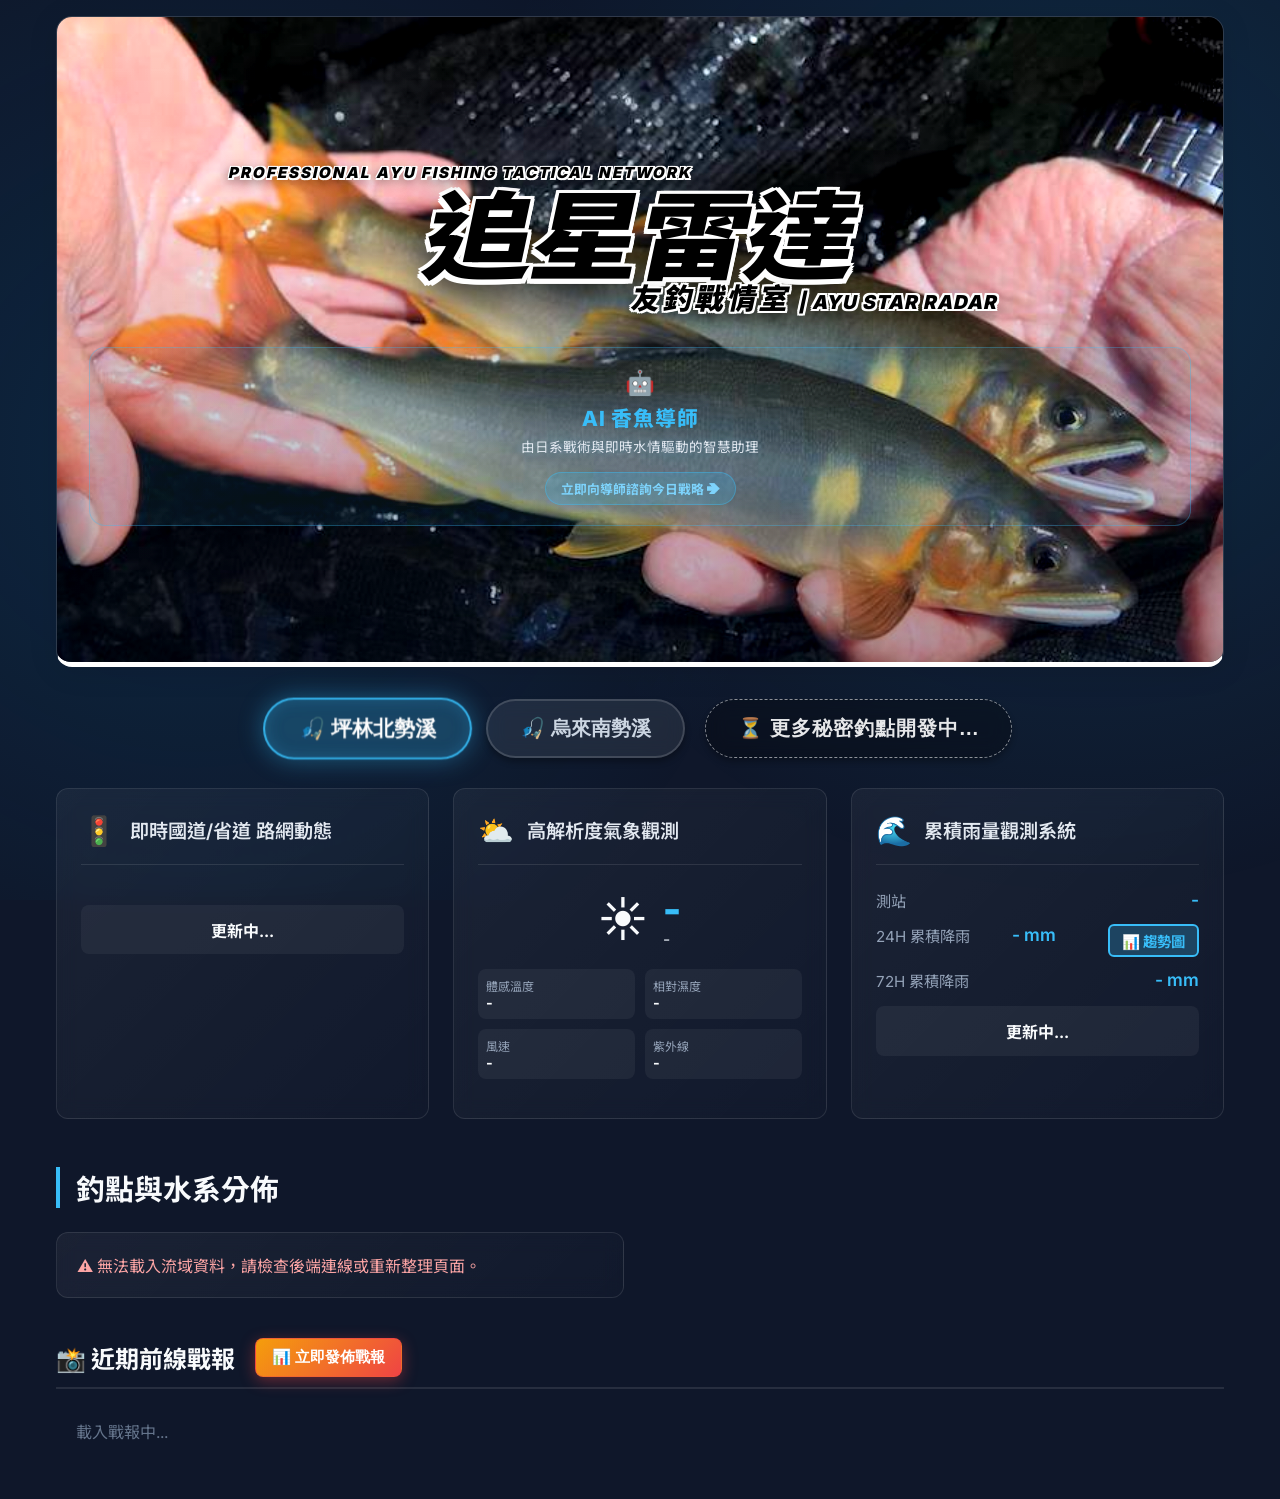
==== commit b5697451: "style: enhance Ayu Mentor UI visibility and animations" ====
--- a/frontend/index.html
+++ b/frontend/index.html
@@ -26,9 +26,9 @@
             <!-- Ayu Mentor Hero Trigger -->
             <div class="mentor-trigger-area" onclick="window.openMentorChat()">
                 <div style="font-size: 1.5rem; margin-bottom: 5px;">🤖</div>
-                <div style="font-weight: 800; color: #38bdf8; font-size: 1.1rem; letter-spacing: 1px;">AI 香魚導師</div>
-                <div style="font-size: 0.75rem; color: #94a3b8; margin-top: 4px;">由日系戰術與即時水情驅動的智慧助理</div>
-                <div style="margin-top: 10px; background: rgba(56, 189, 248, 0.2); color: #7dd3fc; font-size: 0.7rem; padding: 4px 10px; border-radius: 20px; display: inline-block; border: 1px solid rgba(56, 189, 248, 0.4);">
+                <div style="font-weight: 800; color: #38bdf8; font-size: 1.3rem; letter-spacing: 1px;">AI 香魚導師</div>
+                <div class="mentor-desc">由日系戰術與即時水情驅動的智慧助理</div>
+                <div style="margin-top: 15px; background: rgba(56, 189, 248, 0.2); color: #7dd3fc; font-size: 0.8rem; padding: 6px 15px; border-radius: 20px; display: inline-block; border: 1px solid rgba(56, 189, 248, 0.4); font-weight: bold;">
                     立即向導師諮詢今日戰略 ➔
                 </div>
             </div>
--- a/frontend/mentor-chat.css
+++ b/frontend/mentor-chat.css
@@ -155,10 +155,25 @@
 }
 
 .typing-indicator {
-    padding: 10px;
-    font-size: 0.8rem;
+    padding: 15px 20px;
+    font-size: 0.9rem;
     color: #38bdf8;
+    font-weight: bold;
     display: none;
+    animation: typing-fade 1.5s infinite;
+}
+
+@keyframes typing-fade {
+    0%, 100% { opacity: 1; transform: translateX(0); }
+    50% { opacity: 0.5; transform: translateX(5px); }
+}
+
+.mentor-desc {
+    font-size: 0.85rem;
+    color: #e2e8f0; /* Brighter color */
+    margin-top: 6px;
+    line-height: 1.4;
+    text-shadow: 0 0 10px rgba(56, 189, 248, 0.3);
 }
 
 /* Scrollbar Style */
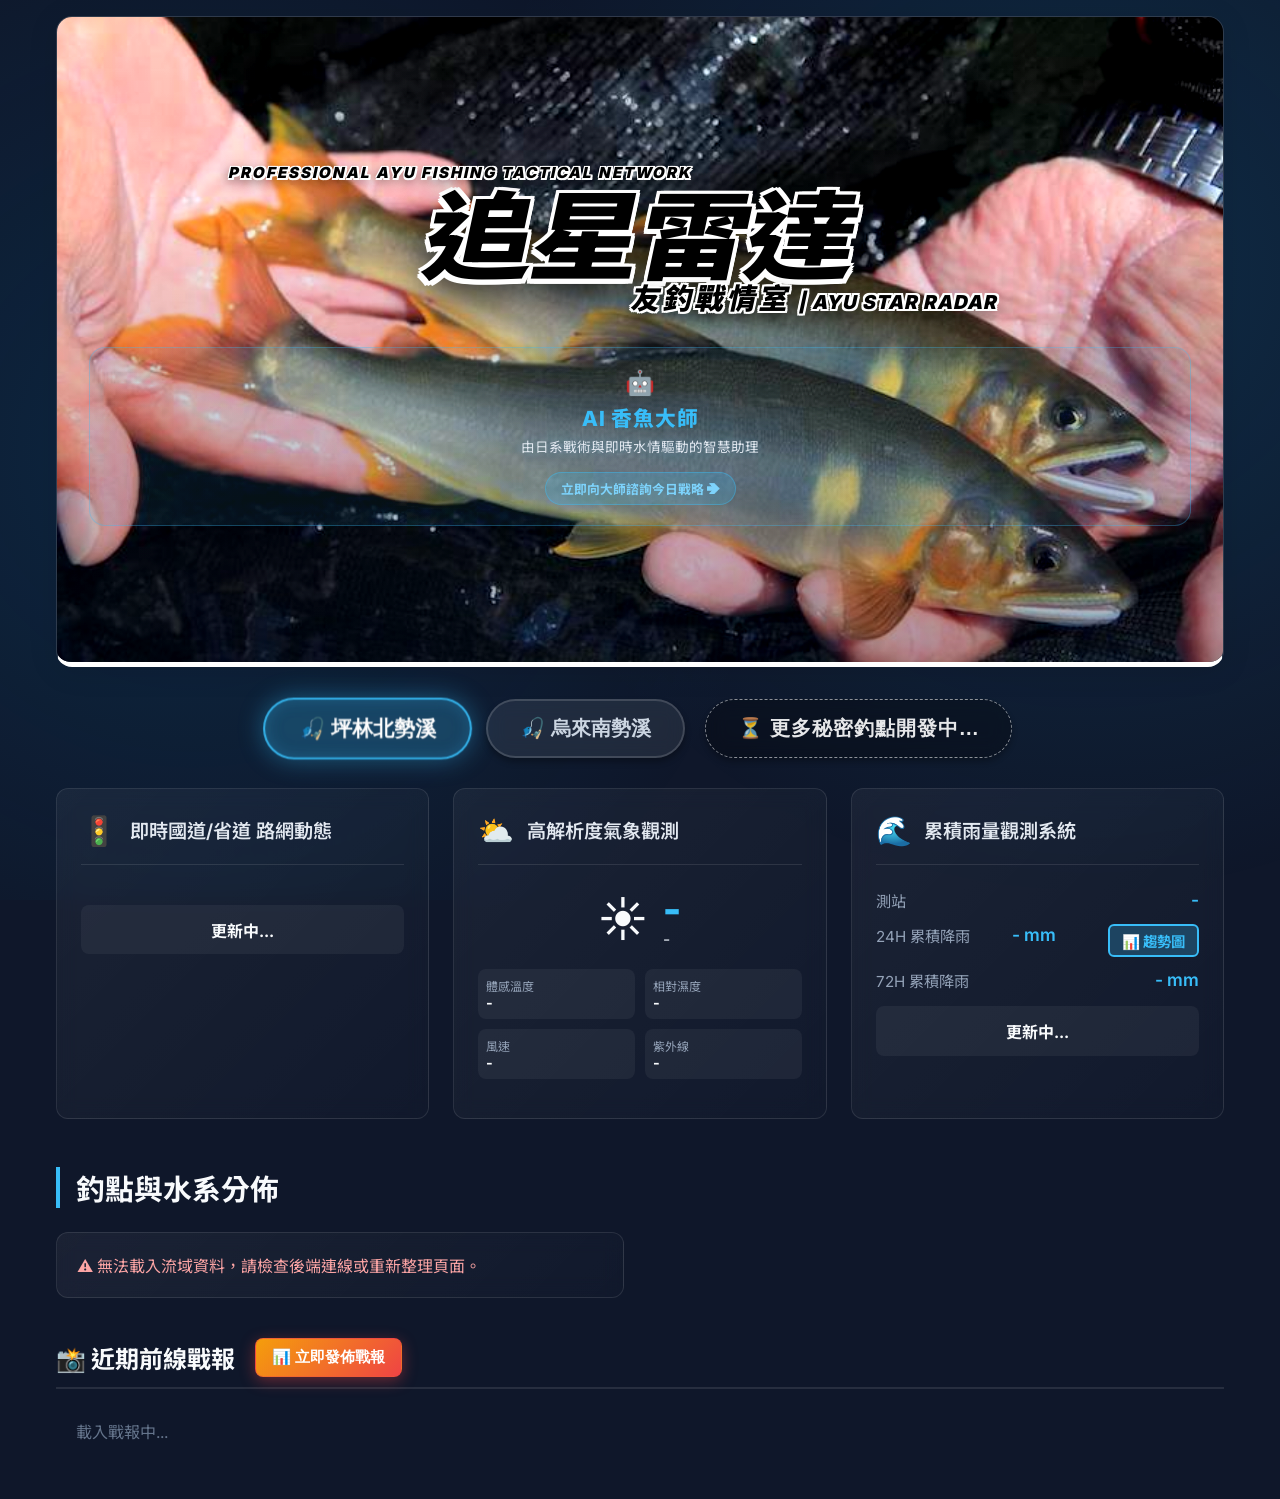
==== commit 836fe6f0: "fix: restore weather data fields and activate background poller" ====
--- a/frontend/index.html
+++ b/frontend/index.html
@@ -23,13 +23,13 @@
                 <div class="sunline-subtitle-bottom">友釣戰情室 <span style="font-size: 1.2rem; letter-spacing: 1px;">| AYU STAR RADAR</span></div>
             </div>
 
-            <!-- Ayu Mentor Hero Trigger -->
-            <div class="mentor-trigger-area" onclick="window.openMentorChat()">
+            <!-- Ayu Master Hero Trigger -->
+            <div class="master-trigger-area" onclick="window.openMasterChat()">
                 <div style="font-size: 1.5rem; margin-bottom: 5px;">🤖</div>
-                <div style="font-weight: 800; color: #38bdf8; font-size: 1.3rem; letter-spacing: 1px;">AI 香魚導師</div>
-                <div class="mentor-desc">由日系戰術與即時水情驅動的智慧助理</div>
+                <div style="font-weight: 800; color: #38bdf8; font-size: 1.3rem; letter-spacing: 1px;">AI 香魚大師</div>
+                <div class="master-desc">由日系戰術與即時水情驅動的智慧助理</div>
                 <div style="margin-top: 15px; background: rgba(56, 189, 248, 0.2); color: #7dd3fc; font-size: 0.8rem; padding: 6px 15px; border-radius: 20px; display: inline-block; border: 1px solid rgba(56, 189, 248, 0.4); font-weight: bold;">
-                    立即向導師諮詢今日戰略 ➔
+                    立即向大師諮詢今日戰略 ➔
                 </div>
             </div>
         </header>
@@ -206,26 +206,26 @@
         <button class="lightbox-btn" style="position: absolute; right: 10px; top: 50%; transform: translateY(-50%); background: rgba(0,0,0,0.5); border: none; color: white; font-size: 2rem; padding: 10px 15px; cursor: pointer; border-radius: 5px; z-index: 3010;" onclick="window.nextLightboxImage(event, 1)">❯</button>
     </div>
 
-    <!-- Ayu Mentor Chat Modal -->
-    <div id="mentor-modal" class="mentor-chat-modal" onclick="window.closeMentorChat(event)">
-        <div class="mentor-chat-window" onclick="event.stopPropagation()">
-            <div class="mentor-header">
-                <div class="mentor-avatar">🐟</div>
-                <div class="mentor-info" style="flex: 1;">
-                    <h4>香魚導師 Ayu Mentor</h4>
+    <!-- Ayu Master Chat Modal -->
+    <div id="master-modal" class="master-chat-modal" onclick="window.closeMasterChat(event)">
+        <div class="master-chat-window" onclick="event.stopPropagation()">
+            <div class="master-header">
+                <div class="master-avatar">🐟</div>
+                <div class="master-info" style="flex: 1;">
+                    <h4>香魚大師 Ayu Master</h4>
                     <p>● 線上中 - 精通日系戰術與在地水情</p>
                 </div>
-                <span style="cursor: pointer; font-size: 1.5rem; color: #64748b;" onclick="window.closeMentorChat(event)">&times;</span>
-            </div>
-            <div id="mentor-messages" class="chat-messages">
+                <span style="cursor: pointer; font-size: 1.5rem; color: #64748b;" onclick="window.closeMasterChat(event)">&times;</span>
+            </div>
+            <div id="master-messages" class="chat-messages">
                 <div class="message ai">
-                    釣友您好！我是您的專屬香魚導師。不論是想詢問今日**坪林或烏來**的戰術評估，或是想精進**友釣線結與仕掛**知識，我都隨時準備為您解答。
-                </div>
-            </div>
-            <div id="mentor-typing" class="typing-indicator">導師正在思考戰術中...</div>
+                    釣友您好！我是您的專屬香魚大師。不論是想詢問今日**坪林或烏來**的戰術評估，或是想精進**友釣線結與仕掛**知識，我都隨時準備為您解答。
+                </div>
+            </div>
+            <div id="master-typing" class="typing-indicator">大師正在思考戰術中...</div>
             <div class="chat-input-area">
-                <input type="text" id="mentor-input" placeholder="請輸入您的問題..." onkeypress="if(event.key==='Enter') window.sendMentorMessage()">
-                <button class="send-btn" onclick="window.sendMentorMessage()">送出</button>
+                <input type="text" id="master-input" placeholder="請輸入您的問題..." onkeypress="if(event.key==='Enter') window.sendMasterMessage()">
+                <button class="send-btn" onclick="window.sendMasterMessage()">送出</button>
             </div>
         </div>
     </div>
--- a/frontend/mentor-chat.css
+++ b/frontend/mentor-chat.css
@@ -1,6 +1,6 @@
-/* Ayu Mentor Chat Premium Styles */
+/* Ayu Master Chat Premium Styles */
 
-.mentor-trigger-area {
+.master-trigger-area {
     margin-top: 20px;
     padding: 20px;
     background: linear-gradient(135deg, rgba(56, 189, 248, 0.1), rgba(56, 189, 248, 0.05));
@@ -12,7 +12,7 @@
     animation: pulse-glow 3s infinite;
 }
 
-.mentor-trigger-area:hover {
+.master-trigger-area:hover {
     background: rgba(56, 189, 248, 0.15);
     border-color: #38bdf8;
     transform: translateY(-2px);
@@ -25,7 +25,7 @@
     100% { box-shadow: 0 0 0 0 rgba(56, 189, 248, 0.2); }
 }
 
-.mentor-chat-modal {
+.master-chat-modal {
     display: none;
     position: fixed;
     top: 0; left: 0; width: 100%; height: 100%;
@@ -36,7 +36,7 @@
     align-items: center;
 }
 
-.mentor-chat-window {
+.master-chat-window {
     width: 90%;
     max-width: 600px;
     height: 80vh;
@@ -50,7 +50,7 @@
     position: relative;
 }
 
-.mentor-header {
+.master-header {
     padding: 20px;
     background: rgba(30, 41, 59, 0.8);
     border-bottom: 1px solid rgba(255,255,255,0.1);
@@ -59,7 +59,7 @@
     gap: 15px;
 }
 
-.mentor-avatar {
+.master-avatar {
     width: 50px;
     height: 50px;
     background: linear-gradient(135deg, #38bdf8, #818cf8);
@@ -71,13 +71,13 @@
     box-shadow: 0 0 15px rgba(56, 189, 248, 0.5);
 }
 
-.mentor-info h4 {
+.master-info h4 {
     margin: 0;
     color: #f8fafc;
     font-size: 1.1rem;
 }
 
-.mentor-info p {
+.master-info p {
     margin: 0;
     color: #94a3b8;
     font-size: 0.75rem;
@@ -168,7 +168,7 @@
     50% { opacity: 0.5; transform: translateX(5px); }
 }
 
-.mentor-desc {
+.master-desc {
     font-size: 0.85rem;
     color: #e2e8f0; /* Brighter color */
     margin-top: 6px;
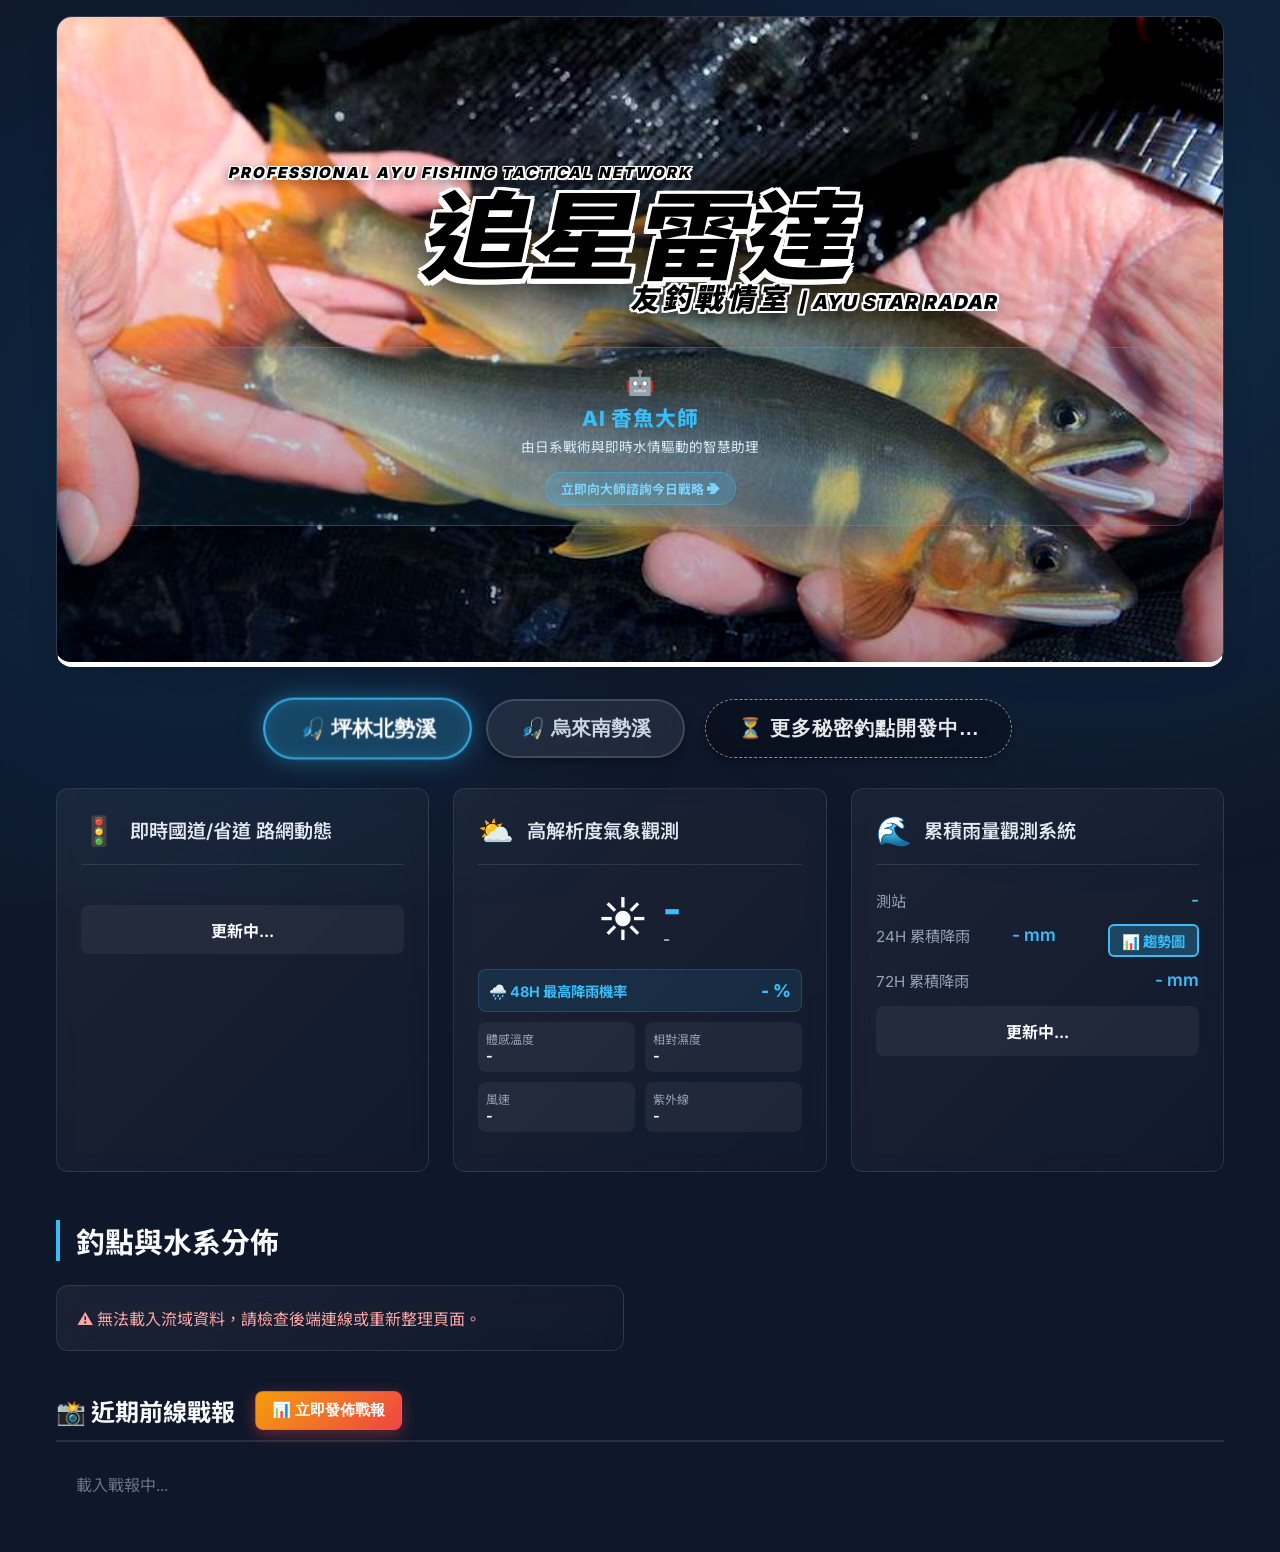
==== commit fedddb6b: "style: merge 48H rainfall probability into main weather dashboard" ====
--- a/frontend/index.html
+++ b/frontend/index.html
@@ -68,9 +68,11 @@
                         </div>
                     </div>
                     
-                    <div id="weather-warning-container"></div>
-                    
                     <div style="display: grid; grid-template-columns: 1fr 1fr; gap: 10px; margin-bottom: 15px; font-size: 0.9rem;">
+                        <div style="grid-column: span 2; background: rgba(56, 189, 248, 0.1); padding: 10px; border-radius: 8px; border: 1px solid rgba(56, 189, 248, 0.2); display: flex; justify-content: space-between; align-items: center;">
+                            <div style="color: #38bdf8; font-weight: bold;">🌧️ 48H 最高降雨機率</div>
+                            <div id="w-pop-48h" style="font-weight: 800; color: #38bdf8; font-size: 1.1rem;">- %</div>
+                        </div>
                         <div style="background: rgba(255,255,255,0.05); padding: 8px; border-radius: 8px;">
                             <div style="color: #94a3b8; font-size: 0.75rem;">體感溫度</div>
                             <div id="w-feels" style="font-weight: bold;">-</div>
@@ -88,6 +90,7 @@
                             <div id="w-uv" style="font-weight: bold;">-</div>
                         </div>
                     </div>
+                    <div id="weather-warning-container"></div>
                     <div style="text-align:center; font-size: 0.75rem; color:#64748b;" id="w-update"></div>
                 </div>
             </div>
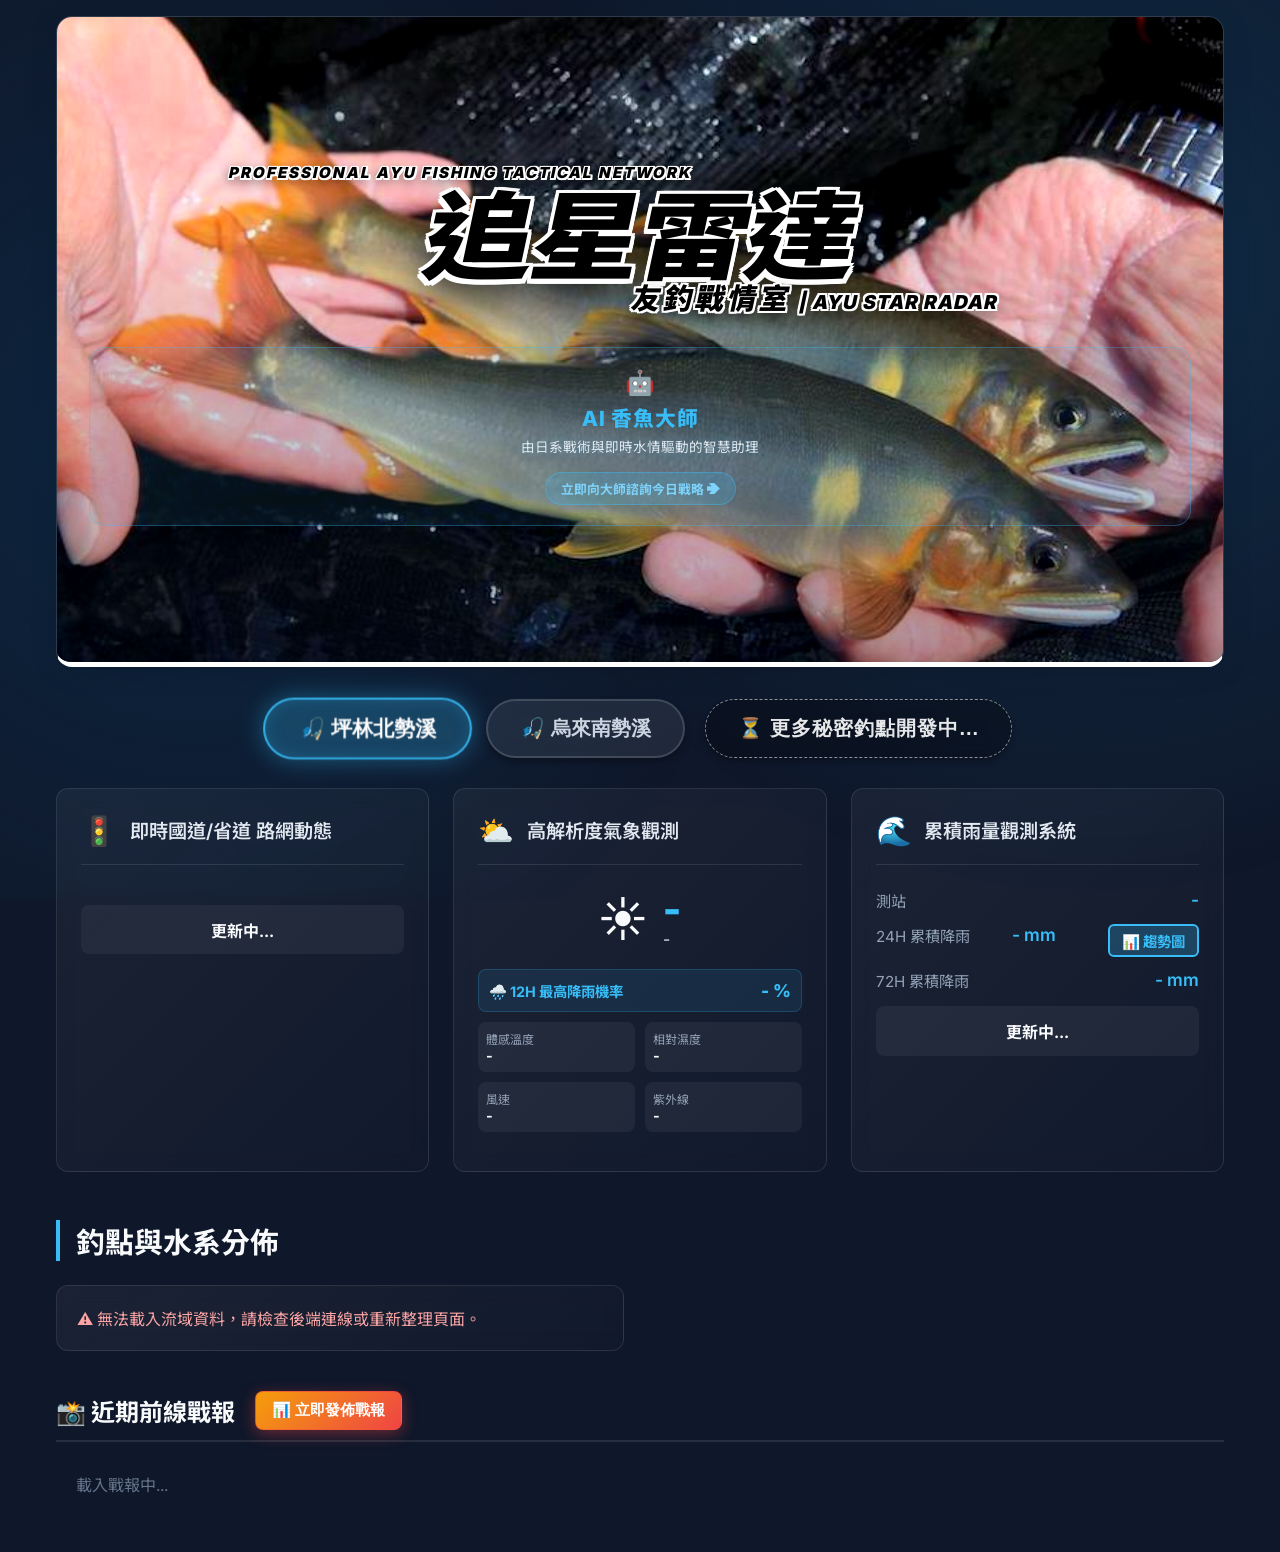
==== commit a41d9312: "fix: resolve rainfall 72H anomaly and shift strategic window to 12H" ====
--- a/frontend/index.html
+++ b/frontend/index.html
@@ -5,7 +5,7 @@
     <meta name="viewport" content="width=device-width, initial-scale=1.0">
     <title>追星雷達 | 友釣香魚實時戰情網</title>
     <link rel="stylesheet" href="style.css">
-    <link rel="stylesheet" href="mentor-chat.css">
+    <link rel="stylesheet" href="master-chat.css">
     <link href="https://fonts.googleapis.com/css2?family=Inter:wght@300;400;600;800&family=Noto+Sans+TC:wght@300;400;700&display=swap" rel="stylesheet">
     <script src="https://cdn.jsdelivr.net/npm/chart.js"></script>
 </head>
@@ -70,8 +70,8 @@
                     
                     <div style="display: grid; grid-template-columns: 1fr 1fr; gap: 10px; margin-bottom: 15px; font-size: 0.9rem;">
                         <div style="grid-column: span 2; background: rgba(56, 189, 248, 0.1); padding: 10px; border-radius: 8px; border: 1px solid rgba(56, 189, 248, 0.2); display: flex; justify-content: space-between; align-items: center;">
-                            <div style="color: #38bdf8; font-weight: bold;">🌧️ 48H 最高降雨機率</div>
-                            <div id="w-pop-48h" style="font-weight: 800; color: #38bdf8; font-size: 1.1rem;">- %</div>
+                            <div style="color: #38bdf8; font-weight: bold;">🌧️ 12H 最高降雨機率</div>
+                            <div id="w-pop-12h" style="font-weight: 800; color: #38bdf8; font-size: 1.1rem;">- %</div>
                         </div>
                         <div style="background: rgba(255,255,255,0.05); padding: 8px; border-radius: 8px;">
                             <div style="color: #94a3b8; font-size: 0.75rem;">體感溫度</div>
--- a/frontend/master-chat.css
+++ b/frontend/master-chat.css
@@ -0,0 +1,181 @@
+/* Ayu Master Chat Premium Styles */
+
+.master-trigger-area {
+    margin-top: 20px;
+    padding: 20px;
+    background: linear-gradient(135deg, rgba(56, 189, 248, 0.1), rgba(56, 189, 248, 0.05));
+    border: 1px solid rgba(56, 189, 248, 0.3);
+    border-radius: 16px;
+    text-align: center;
+    cursor: pointer;
+    transition: all 0.3s ease;
+    animation: pulse-glow 3s infinite;
+}
+
+.master-trigger-area:hover {
+    background: rgba(56, 189, 248, 0.15);
+    border-color: #38bdf8;
+    transform: translateY(-2px);
+    box-shadow: 0 8px 24px rgba(56, 189, 248, 0.2);
+}
+
+@keyframes pulse-glow {
+    0% { box-shadow: 0 0 0 0 rgba(56, 189, 248, 0.2); }
+    50% { box-shadow: 0 0 20px 5px rgba(56, 189, 248, 0.1); }
+    100% { box-shadow: 0 0 0 0 rgba(56, 189, 248, 0.2); }
+}
+
+.master-chat-modal {
+    display: none;
+    position: fixed;
+    top: 0; left: 0; width: 100%; height: 100%;
+    background: rgba(0, 0, 0, 0.85);
+    backdrop-filter: blur(10px);
+    z-index: 5000;
+    justify-content: center;
+    align-items: center;
+}
+
+.master-chat-window {
+    width: 90%;
+    max-width: 600px;
+    height: 80vh;
+    background: #0f172a;
+    border: 1px solid rgba(255,255,255,0.1);
+    border-radius: 24px;
+    display: flex;
+    flex-direction: column;
+    overflow: hidden;
+    box-shadow: 0 25px 50px -12px rgba(0, 0, 0, 0.5);
+    position: relative;
+}
+
+.master-header {
+    padding: 20px;
+    background: rgba(30, 41, 59, 0.8);
+    border-bottom: 1px solid rgba(255,255,255,0.1);
+    display: flex;
+    align-items: center;
+    gap: 15px;
+}
+
+.master-avatar {
+    width: 50px;
+    height: 50px;
+    background: linear-gradient(135deg, #38bdf8, #818cf8);
+    border-radius: 50%;
+    display: flex;
+    justify-content: center;
+    align-items: center;
+    font-size: 1.5rem;
+    box-shadow: 0 0 15px rgba(56, 189, 248, 0.5);
+}
+
+.master-info h4 {
+    margin: 0;
+    color: #f8fafc;
+    font-size: 1.1rem;
+}
+
+.master-info p {
+    margin: 0;
+    color: #94a3b8;
+    font-size: 0.75rem;
+}
+
+.chat-messages {
+    flex: 1;
+    padding: 20px;
+    overflow-y: auto;
+    display: flex;
+    flex-direction: column;
+    gap: 15px;
+}
+
+.message {
+    max-width: 85%;
+    padding: 12px 16px;
+    border-radius: 18px;
+    font-size: 0.95rem;
+    line-height: 1.5;
+}
+
+.message.user {
+    align-self: flex-end;
+    background: #38bdf8;
+    color: #0f172a;
+    font-weight: 500;
+    border-bottom-right-radius: 4px;
+}
+
+.message.ai {
+    align-self: flex-start;
+    background: rgba(255,255,255,0.05);
+    color: #e2e8f0;
+    border: 1px solid rgba(255,255,255,0.1);
+    border-bottom-left-radius: 4px;
+}
+
+.chat-input-area {
+    padding: 20px;
+    background: rgba(30, 41, 59, 0.8);
+    border-top: 1px solid rgba(255,255,255,0.1);
+    display: flex;
+    gap: 10px;
+}
+
+.chat-input-area input {
+    flex: 1;
+    background: rgba(0,0,0,0.3);
+    border: 1px solid rgba(255,255,255,0.1);
+    padding: 12px 16px;
+    border-radius: 12px;
+    color: #fff;
+    outline: none;
+    transition: border-color 0.2s;
+}
+
+.chat-input-area input:focus {
+    border-color: #38bdf8;
+}
+
+.send-btn {
+    background: #38bdf8;
+    color: #0f172a;
+    border: none;
+    padding: 0 20px;
+    border-radius: 12px;
+    font-weight: bold;
+    cursor: pointer;
+    transition: transform 0.2s;
+}
+
+.send-btn:hover {
+    transform: scale(1.05);
+}
+
+.typing-indicator {
+    padding: 15px 20px;
+    font-size: 0.9rem;
+    color: #38bdf8;
+    font-weight: bold;
+    display: none;
+    animation: typing-fade 1.5s infinite;
+}
+
+@keyframes typing-fade {
+    0%, 100% { opacity: 1; transform: translateX(0); }
+    50% { opacity: 0.5; transform: translateX(5px); }
+}
+
+.master-desc {
+    font-size: 0.85rem;
+    color: #e2e8f0; /* Brighter color */
+    margin-top: 6px;
+    line-height: 1.4;
+    text-shadow: 0 0 10px rgba(56, 189, 248, 0.3);
+}
+
+/* Scrollbar Style */
+.chat-messages::-webkit-scrollbar { width: 6px; }
+.chat-messages::-webkit-scrollbar-thumb { background: rgba(56, 189, 248, 0.3); border-radius: 10px; }
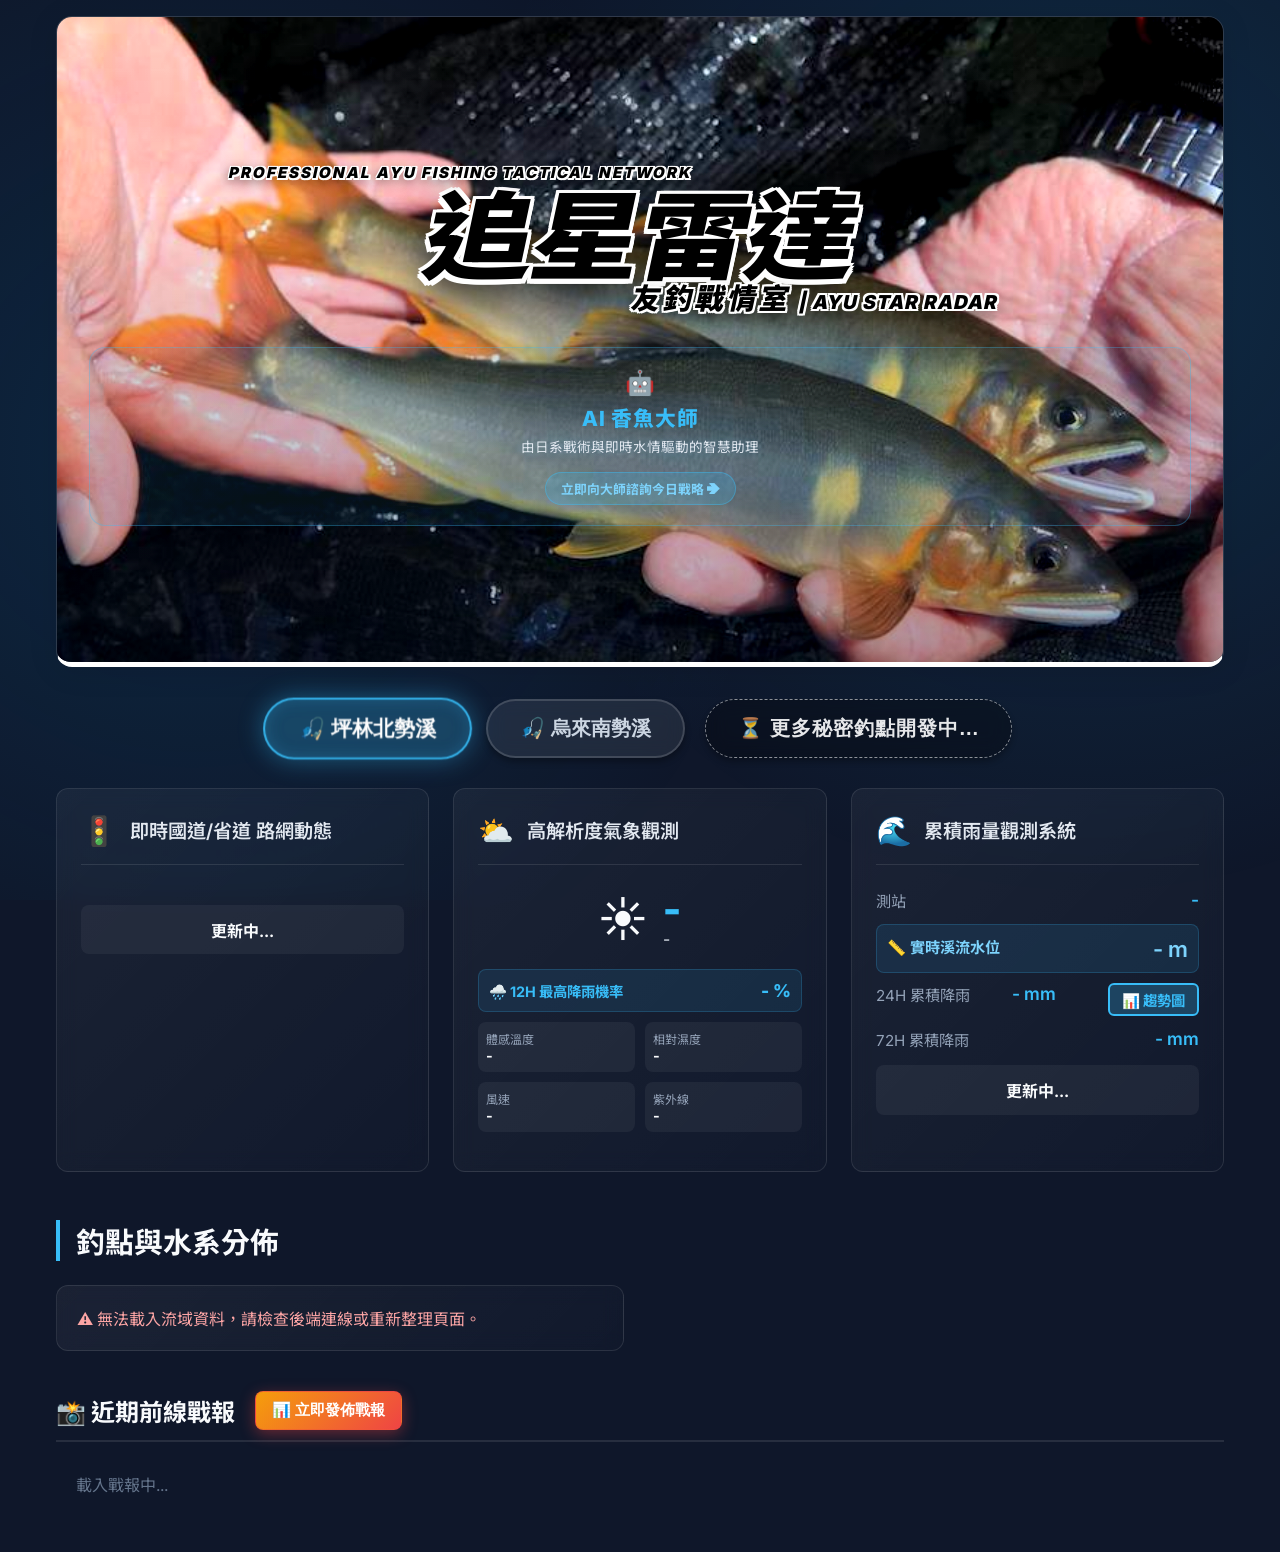
==== commit 2a01c49a: "feat: dual-track data sync - separate water level (m) and rain (mm) (v1.7)" ====
--- a/frontend/index.html
+++ b/frontend/index.html
@@ -103,6 +103,11 @@
                 <div class="card-body">
                     <div class="metric"><span class="label">測站</span><span id="h-station" class="value highlight">-</span></div>
                     
+                    <div class="metric" style="background: rgba(56, 189, 248, 0.1); padding: 10px; border-radius: 8px; border: 1px solid rgba(56, 189, 248, 0.2); margin: 10px 0;">
+                        <span class="label" style="color: #7dd3fc; font-weight: bold;">📏 實時溪流水位</span>
+                        <span id="h-water-level" class="value highlight" style="color: #7dd3fc; font-size: 1.4rem;">- m</span>
+                    </div>
+
                     <div class="metric">
                         <span class="label">24H 累積降雨</span>
                         <span id="h-rain-24h" class="value highlight">- mm</span>
